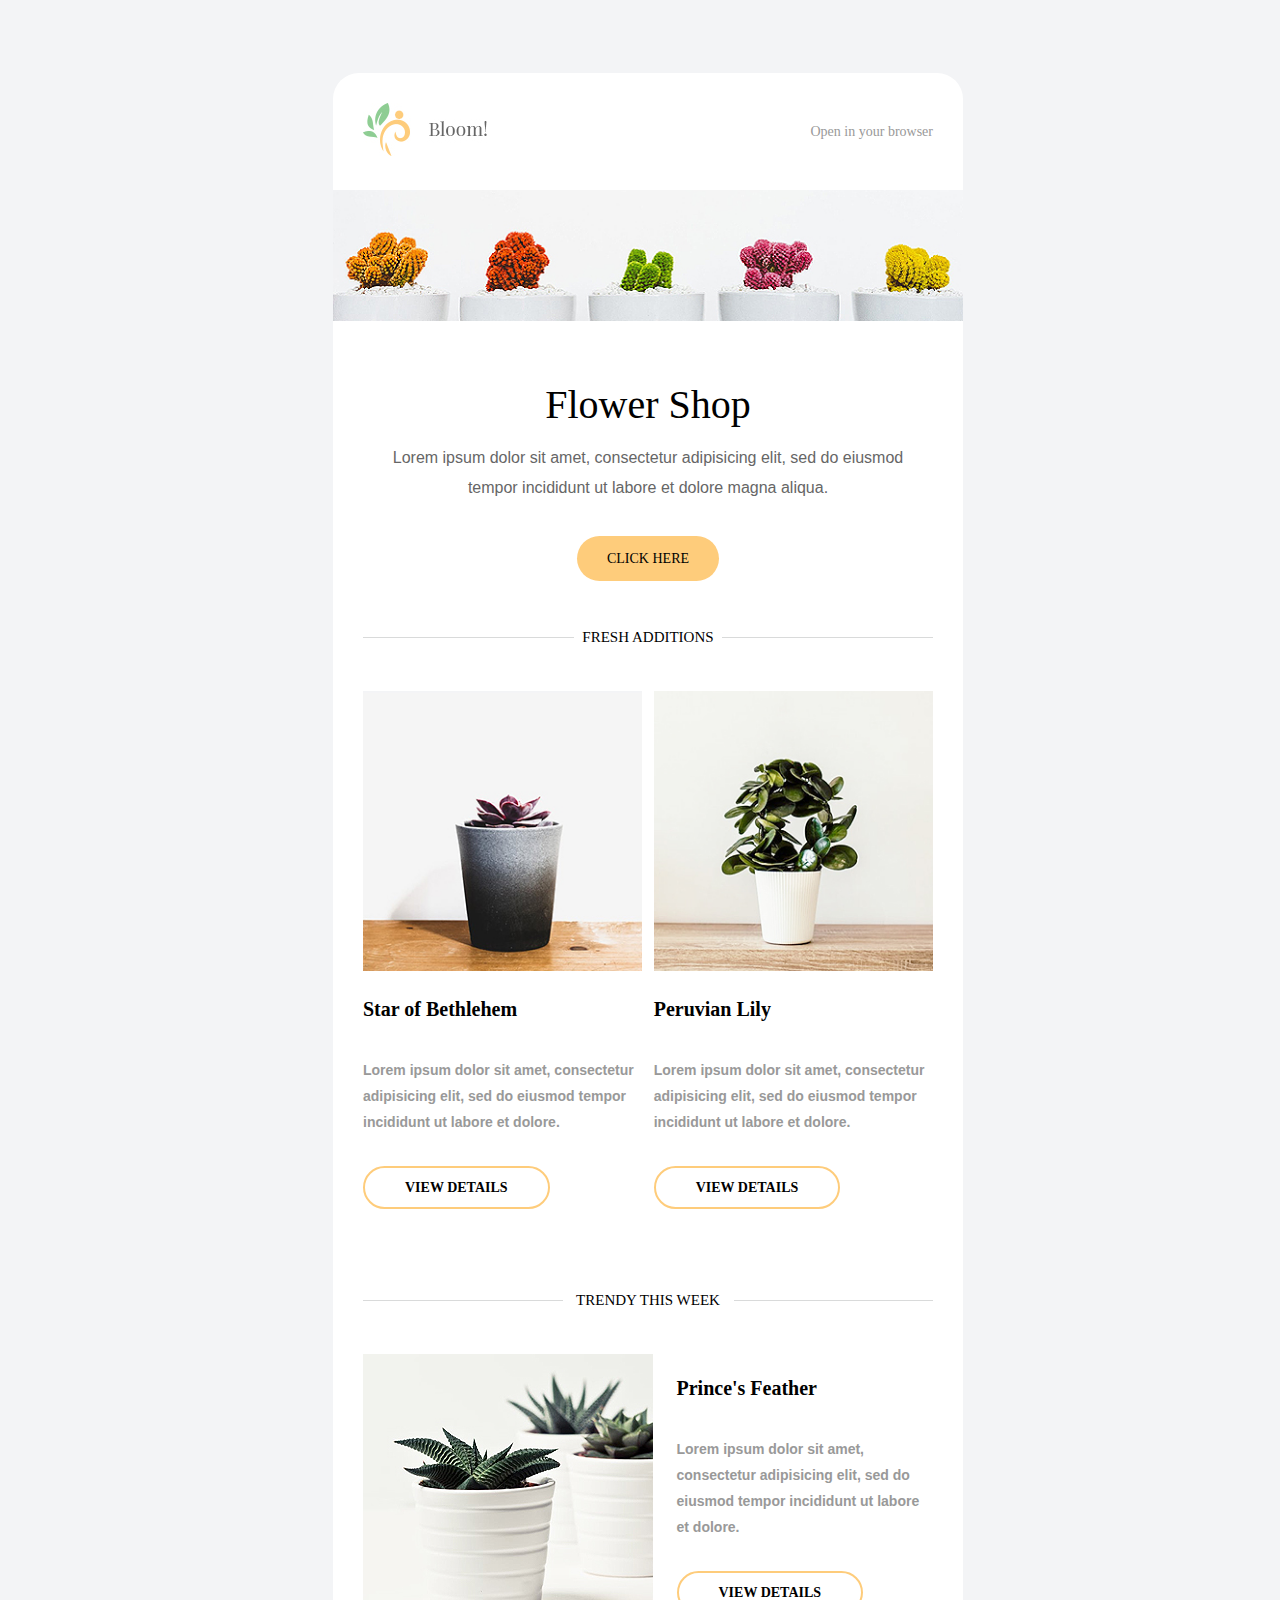
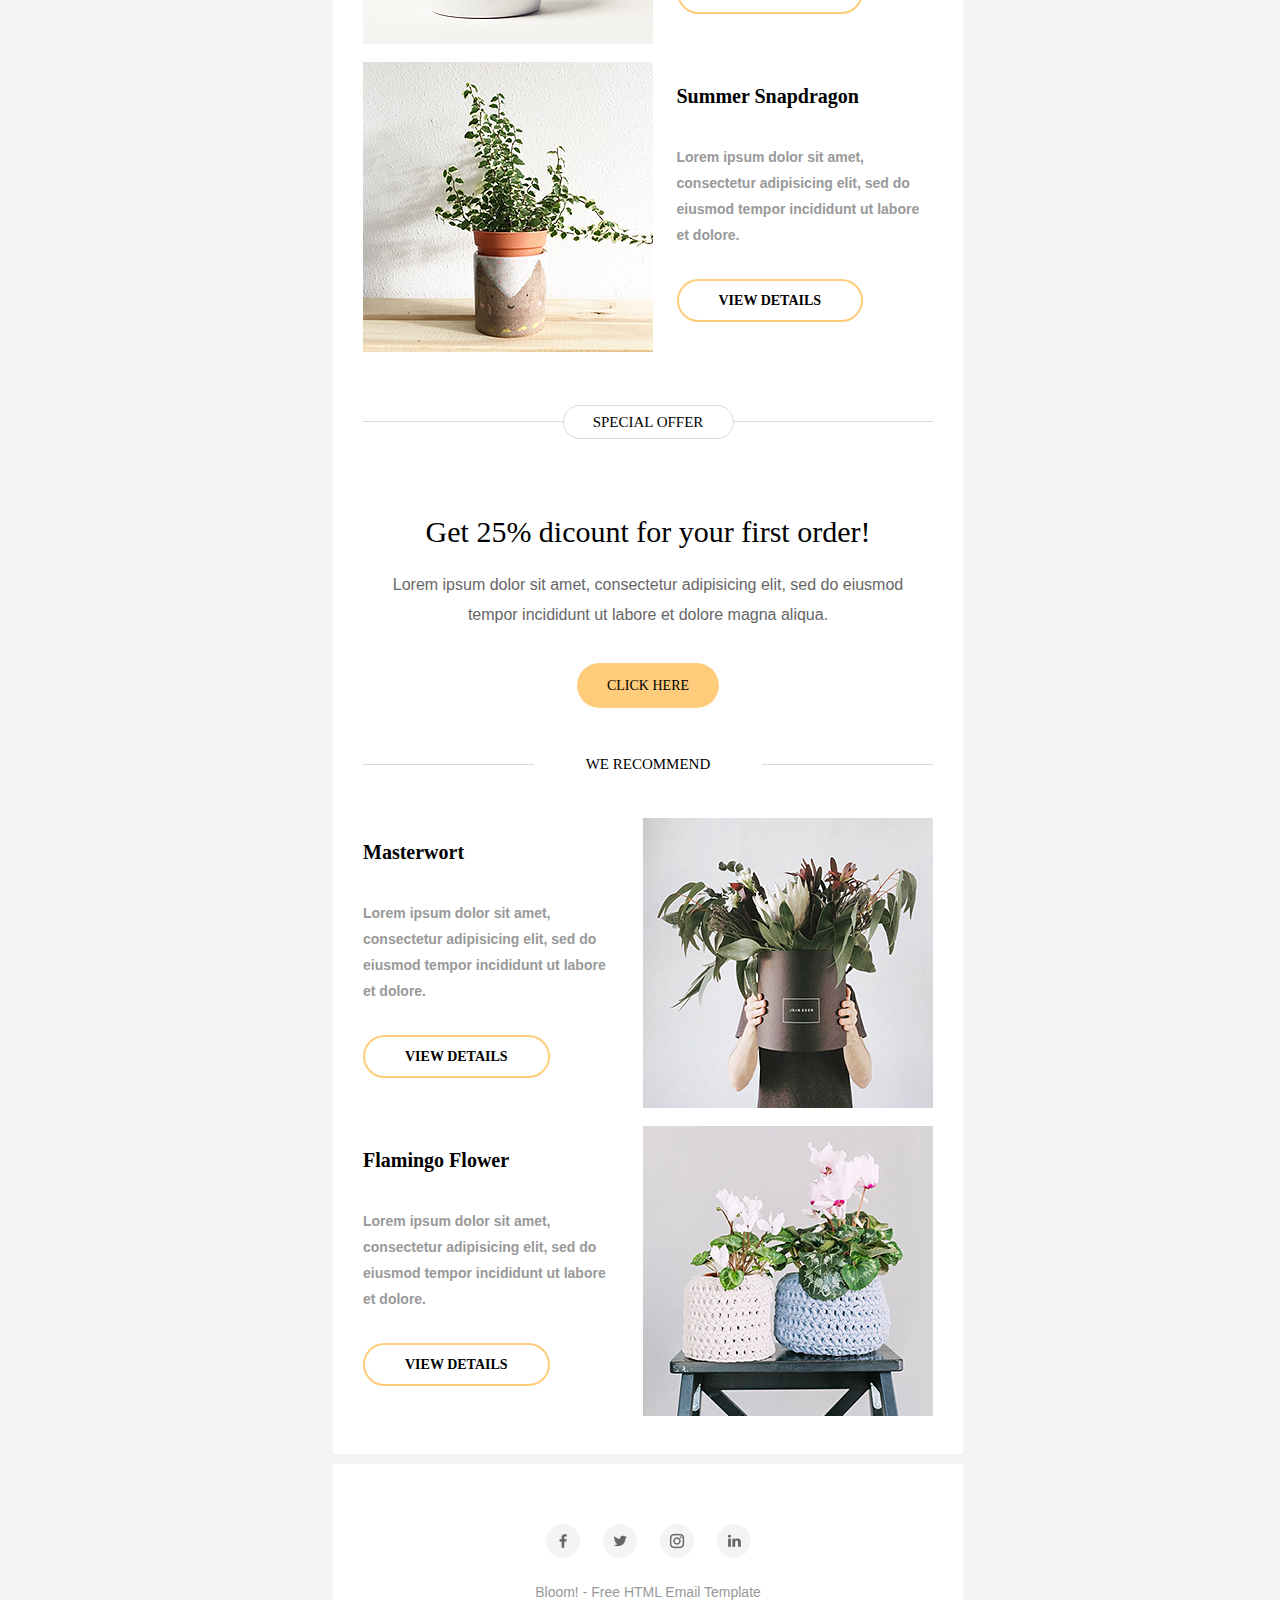
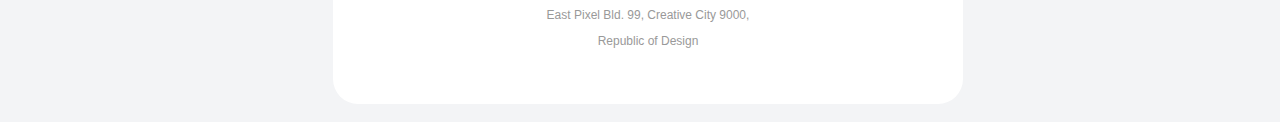
==== index-inliner.html @ 82b162fa "верстка Email-bloom" ====
<!DOCTYPE html PUBLIC "-//W3C//DTD XHTML 1.0 Strict//EN" "http://www.w3.org/TR/xhtml1/DTD/xhtml1-strict.dtd">
<html xmlns="http://www.w3.org/1999/xhtml">
<head>
    <meta charset="UTF-8">
    <title>Bloom</title></head>
<body style="background-color:#f3f4f6;font-family:'Playfair Display',Georgia,serif;font-size:14px;width:100%">
<style>@media only screen and (max-device-width: 480px), only screen and (max-width: 480px) {
    .email-bloom {
        width: 100% !important
    }

    .email-info2, .email-infoblock, .email-infoblock-end, .email-infotop {
        width: 100% !important
    }

    .email-img-flower img {
        width: 100% !important
    }

    .email-flower-info p {
        width: 100% !important
    }
}</style>
<table class="email-bloom" cellpadding="0" cellspacing="10" align="center" style="width:650px">
    <tbody>
    <tr>
        <td>
            <table class="email-table-wrap" cellpadding="0" cellspacing="0" width="100%"
                   style="padding-top:55px;width:100%">
                <tbody>
                <tr>
                    <td>
                        <table class="email-header-wrap" width="100%" bgcolor="#ffffff" cellspacing="0" cellpadding="0"
                               style="border-radius:26px 26px 0 0">
                            <tbody>
                            <tr>
                                <td class="email-header" valign="center" align="left" style="padding:30px"><a href="#"
                                                                                                              style="color:#999;text-decoration:none"><img
                                        src="img/logo.jpg" alt="logo"></a></td>
                                <td class="email-header" valign="center" align="right" style="padding:30px"><a href="#"
                                                                                                               style="color:#999;text-decoration:none">
                                    <p>Open in your browser</p></a></td>
                            </tr>
                            <tr>
                                <td class="email-img" colspan="2"><img src="img/hero.jpg" alt="types of flowers"
                                                                       style="width:100%"></td>
                                <td></td>
                            </tr>
                            </tbody>
                        </table>
                    </td>
                </tr>
                <tr>
                    <td>
                        <table width="100%" cellspacing="0" border="0" cellpadding="0" bgcolor="#ffffff">
                            <tbody>
                            <tr>
                                <td class="email-info" align="center" style="padding:40px 30px">
                                    <div class="email-headline"><h1
                                            style="font-family:'Playfair Display',Georgia,serif;font-size:40px;font-weight:400;line-height:25px">
                                        Flower Shop</h1></div>
                                    <div class="email-headinfo" style="padding-bottom:25px"><p
                                            style="color:#666;font-family:Muli,Arial,sans-serif;font-size:16px;line-height:30px;padding:0 20px">
                                        Lorem ipsum dolor sit amet, consectetur adipisicing elit, sed do eiusmod tempor
                                        incididunt ut labore et dolore magna aliqua.</p></div>
                                    <div class="email-button" style="text-align:center"><a href="#"
                                                                                           style="background-color:#fecc7b;border-radius:25px;color:#000;line-height:30px;padding:15px 30px;text-decoration:none;text-transform:uppercase">CLICK
                                        HERE</a></div>
                                </td>
                            </tr>
                            </tbody>
                        </table>
                    </td>
                </tr>
                <tr>
                    <td>
                        <table class="email-border-wrap" width="100%" cellspacing="0" border="0" cellpadding="0"
                               bgcolor="#ffffff" style="padding:0 30px">
                            <tbody>
                            <tr>
                                <td align="center" width="37%">
                                    <div class="email-border"
                                         style="background-color:#d9dada;height:1px;width:100%"></div>
                                </td>
                                <td align="center" class="email-bo-line"><p
                                        style="color:#000;font-size:15px;text-transform:uppercase">Fresh additions</p>
                                </td>
                                <td align="center" width="37%">
                                    <div class="email-border"
                                         style="background-color:#d9dada;height:1px;width:100%"></div>
                                </td>
                            </tr>
                            </tbody>
                        </table>
                    </td>
                </tr>
                <tr>
                    <td>
                        <table width="100%" cellspacing="30" border="0" cellpadding="0" bgcolor="#ffffff">
                            <tbody>
                            <tr>
                                <th>
                                    <div>
                                        <table class="email-infotop" cellspacing="0" border="0" cellpadding="0"
                                               align="left" style="width:49%">
                                            <tbody>
                                            <tr>
                                                <td class="email-top-flower"><img src="img/flower_1.jpg"
                                                                                  alt="product flower №1"
                                                                                  style="width:100%"></td>
                                            </tr>
                                            <tr>
                                                <td align="left" class="email-flower-line"
                                                    style="color:#000;font-size:20px;line-height:28px"><p>Star of
                                                    Bethlehem</p></td>
                                            </tr>
                                            <tr>
                                                <td align="left" class="email-flower-info"><p
                                                        style="color:#999;font-family:Arial,sans-serif;font-size:14px;line-height:26px">
                                                    Lorem ipsum dolor sit amet, consectetur adipisicing elit, sed do
                                                    eiusmod tempor incididunt ut labore et dolore.</p></td>
                                            </tr>
                                            <tr>
                                                <td align="left" class="email-button2" style="padding:30px 0 50px"><a
                                                        href="#"
                                                        style="background-color:#fff;border:2px solid #fecc7b;border-radius:25px;color:#000;font-size:14px;line-height:18px;padding:12px 40px;text-decoration:none;text-transform:uppercase">View
                                                    Details</a></td>
                                            </tr>
                                            </tbody>
                                        </table>
                                    </div>
                                    <div>
                                        <table class="email-infotop" cellspacing="0" border="0" cellpadding="0"
                                               align="right" style="width:49%">
                                            <tbody>
                                            <tr>
                                                <td class="email-top-flower"><img src="img/flower_2.jpg"
                                                                                  alt="product flower №2"
                                                                                  style="width:100%"></td>
                                            </tr>
                                            <tr>
                                                <td align="left" class="email-flower-line"
                                                    style="color:#000;font-size:20px;line-height:28px"><p>Peruvian
                                                    Lily</p></td>
                                            </tr>
                                            <tr>
                                                <td align="left" class="email-flower-info"><p
                                                        style="color:#999;font-family:Arial,sans-serif;font-size:14px;line-height:26px">
                                                    Lorem ipsum dolor sit amet, consectetur adipisicing elit, sed do
                                                    eiusmod tempor incididunt ut labore et dolore.</p></td>
                                            </tr>
                                            <tr>
                                                <td align="left" class="email-button2" style="padding:30px 0 50px"><a
                                                        href="#"
                                                        style="background-color:#fff;border:2px solid #fecc7b;border-radius:25px;color:#000;font-size:14px;line-height:18px;padding:12px 40px;text-decoration:none;text-transform:uppercase">View
                                                    Details</a></td>
                                            </tr>
                                            </tbody>
                                        </table>
                                    </div>
                                </th>
                            </tr>
                            </tbody>
                        </table>
                    </td>
                </tr>
                <tr>
                    <td>
                        <table class="email-border-wrap" width="100%" cellspacing="0" border="0" cellpadding="0"
                               bgcolor="#ffffff" style="padding:0 30px">
                            <tbody>
                            <tr>
                                <td align="center" width="35%">
                                    <div class="email-border"
                                         style="background-color:#d9dada;height:1px;width:100%"></div>
                                </td>
                                <td align="center" width="30%" class="email-bo-line"><p
                                        style="color:#000;font-size:15px;text-transform:uppercase">Trendy this week</p>
                                </td>
                                <td align="center" width="35%">
                                    <div class="email-border"
                                         style="background-color:#d9dada;height:1px;width:100%"></div>
                                </td>
                            </tr>
                            </tbody>
                        </table>
                    </td>
                </tr>
                <tr>
                    <td>
                        <table width="100%" cellspacing="20" border="0" cellpadding="0" bgcolor="#ffffff">
                            <tbody>
                            <tr>
                                <td>
                                    <table width="100%" cellspacing="10" border="0" cellpadding="0">
                                        <tbody>
                                        <tr>
                                            <th>
                                                <div>
                                                    <table align="left" class="email-infoblock" cellspacing="0"
                                                           border="0" cellpadding="0" style="width:45%">
                                                        <tbody>
                                                        <tr>
                                                            <td class="email-img-flower"><img src="img/flower_3.jpg"
                                                                                              alt="product flower №3">
                                                            </td>
                                                        </tr>
                                                        </tbody>
                                                    </table>
                                                </div>
                                                <div>
                                                    <table align="right" class="email-infoblock" cellspacing="0"
                                                           border="0" cellpadding="0" style="width:45%">
                                                        <tbody>
                                                        <tr>
                                                            <td class="email-flower-line" align="left"
                                                                style="color:#000;font-size:20px;line-height:28px"><p>
                                                                Prince's Feather</p></td>
                                                        </tr>
                                                        <tr>
                                                            <td class="email-flower-info" align="left"><p
                                                                    style="color:#999;font-family:Arial,sans-serif;font-size:14px;line-height:26px">
                                                                Lorem ipsum dolor sit amet, consectetur adipisicing
                                                                elit, sed do eiusmod tempor incididunt ut labore et
                                                                dolore.</p></td>
                                                        </tr>
                                                        <tr>
                                                            <td align="left" class="email-button2"
                                                                style="padding:30px 0 50px"><a href="#"
                                                                                               style="background-color:#fff;border:2px solid #fecc7b;border-radius:25px;color:#000;font-size:14px;line-height:18px;padding:12px 40px;text-decoration:none;text-transform:uppercase">View
                                                                Details</a></td>
                                                        </tr>
                                                        </tbody>
                                                    </table>
                                                </div>
                                            </th>
                                        </tr>
                                        <tr>
                                            <th>
                                                <div>
                                                    <table align="left" class="email-infoblock" cellspacing="0"
                                                           border="0" cellpadding="0" style="width:45%">
                                                        <tbody>
                                                        <tr>
                                                            <td class="email-img-flower"><img src="img/flower_4.jpg"
                                                                                              alt="product flower №4">
                                                            </td>
                                                        </tr>
                                                        </tbody>
                                                    </table>
                                                </div>
                                                <div>
                                                    <table align="right" class="email-infoblock" cellspacing="0"
                                                           border="0" cellpadding="0" style="width:45%">
                                                        <tbody>
                                                        <tr>
                                                            <td class="email-flower-line" align="left"
                                                                style="color:#000;font-size:20px;line-height:28px"><p>
                                                                Summer Snapdragon</p></td>
                                                        </tr>
                                                        <tr>
                                                            <td class="email-flower-info" align="left"><p
                                                                    style="color:#999;font-family:Arial,sans-serif;font-size:14px;line-height:26px">
                                                                Lorem ipsum dolor sit amet, consectetur adipisicing
                                                                elit, sed do eiusmod tempor incididunt ut labore et
                                                                dolore.</p></td>
                                                        </tr>
                                                        <tr>
                                                            <td align="left" class="email-button2"
                                                                style="padding:30px 0 50px"><a href="#"
                                                                                               style="background-color:#fff;border:2px solid #fecc7b;border-radius:25px;color:#000;font-size:14px;line-height:18px;padding:12px 40px;text-decoration:none;text-transform:uppercase">View
                                                                Details</a></td>
                                                        </tr>
                                                        </tbody>
                                                    </table>
                                                </div>
                                            </th>
                                        </tr>
                                        </tbody>
                                    </table>
                                </td>
                            </tr>
                            </tbody>
                        </table>
                    </td>
                </tr>
                <tr>
                    <td>
                        <table class="email-border-wrap" width="100%" cellspacing="0" border="0" cellpadding="0"
                               bgcolor="#ffffff" style="padding:0 30px">
                            <tbody>
                            <tr>
                                <td align="center" width="35%">
                                    <div class="email-border"
                                         style="background-color:#d9dada;height:1px;width:100%"></div>
                                </td>
                                <td align="center" width="30%" class="email-bo-line2"><p
                                        style="border:1px solid #d9dada;border-radius:20px;color:#000;font-size:15px;line-height:22px;padding:5px;text-transform:uppercase">
                                    SPECIAL OFFER</p></td>
                                <td align="center" width="35%">
                                    <div class="email-border"
                                         style="background-color:#d9dada;height:1px;width:100%"></div>
                                </td>
                            </tr>
                            </tbody>
                        </table>
                    </td>
                </tr>
                <tr>
                    <td>
                        <table width="100%" cellspacing="0" border="0" cellpadding="0" bgcolor="#ffffff">
                            <tbody>
                            <tr>
                                <td class="email-info" align="center" style="padding:40px 30px">
                                    <div class="email-headline2"><h1
                                            style="font-family:'Playfair Display',Georgia,serif;font-size:30px;font-weight:400;line-height:36px">
                                        Get 25% dicount for your first order!</h1></div>
                                    <div class="email-headinfo" style="padding-bottom:25px"><p
                                            style="color:#666;font-family:Muli,Arial,sans-serif;font-size:16px;line-height:30px;padding:0 20px">
                                        Lorem ipsum dolor sit amet, consectetur adipisicing elit, sed do eiusmod tempor
                                        incididunt ut labore et dolore magna aliqua.</p></div>
                                    <div class="email-button" style="text-align:center"><a href="#"
                                                                                           style="background-color:#fecc7b;border-radius:25px;color:#000;line-height:30px;padding:15px 30px;text-decoration:none;text-transform:uppercase">CLICK
                                        HERE</a></div>
                                </td>
                            </tr>
                            </tbody>
                        </table>
                    </td>
                </tr>
                <tr>
                    <td>
                        <table class="email-border-wrap" width="100%" cellspacing="0" border="0" cellpadding="0"
                               bgcolor="#ffffff" style="padding:0 30px">
                            <tbody>
                            <tr>
                                <td align="center" width="30%">
                                    <div class="email-border"
                                         style="background-color:#d9dada;height:1px;width:100%"></div>
                                </td>
                                <td align="center" width="40%" class="email-bo-line"><p
                                        style="color:#000;font-size:15px;text-transform:uppercase">We Recommend</p></td>
                                <td align="center" width="30%">
                                    <div class="email-border"
                                         style="background-color:#d9dada;height:1px;width:100%"></div>
                                </td>
                            </tr>
                            </tbody>
                        </table>
                    </td>
                </tr>
                <tr>
                    <td>
                        <table width="100%" cellspacing="20" border="0" cellpadding="0" bgcolor="#ffffff">
                            <tbody>
                            <tr>
                                <td>
                                    <table width="100%" cellspacing="10" border="0" cellpadding="0">
                                        <tbody>
                                        <tr>
                                            <th>
                                                <div>
                                                    <table class="email-infoblock-end" cellspacing="0" border="0"
                                                           cellpadding="0" style="float:right;width:45%">
                                                        <tbody>
                                                        <tr>
                                                            <td class="email-img-flower"><img src="img/flower_5.jpg"
                                                                                              alt="product flower №5">
                                                            </td>
                                                        </tr>
                                                        </tbody>
                                                    </table>
                                                </div>
                                                <div>
                                                    <table width="100%" class="email-infoblock" cellspacing="0"
                                                           border="0" cellpadding="0" style="width:45%">
                                                        <tbody>
                                                        <tr>
                                                            <td class="email-flower-line" align="left"
                                                                style="color:#000;font-size:20px;line-height:28px"><p>
                                                                Masterwort</p></td>
                                                        </tr>
                                                        <tr>
                                                            <td class="email-flower-info" align="left"><p
                                                                    style="color:#999;font-family:Arial,sans-serif;font-size:14px;line-height:26px">
                                                                Lorem ipsum dolor sit amet, consectetur adipisicing
                                                                elit, sed do eiusmod tempor incididunt ut labore et
                                                                dolore.</p></td>
                                                        </tr>
                                                        <tr>
                                                            <td align="left" class="email-button2"
                                                                style="padding:30px 0 50px"><a href="#"
                                                                                               style="background-color:#fff;border:2px solid #fecc7b;border-radius:25px;color:#000;font-size:14px;line-height:18px;padding:12px 40px;text-decoration:none;text-transform:uppercase">View
                                                                Details</a></td>
                                                        </tr>
                                                        </tbody>
                                                    </table>
                                                </div>
                                            </th>
                                        </tr>
                                        <tr>
                                            <th>
                                                <div>
                                                    <table class="email-infoblock-end" cellspacing="0" border="0"
                                                           cellpadding="0" style="float:right;width:45%">
                                                        <tbody>
                                                        <tr>
                                                            <td class="email-img-flower"><img src="img/flower_6.jpg"
                                                                                              alt="product flower №6">
                                                            </td>
                                                        </tr>
                                                        </tbody>
                                                    </table>
                                                </div>
                                                <div>
                                                    <table class="email-infoblock" cellspacing="0" border="0"
                                                           cellpadding="0" style="width:45%">
                                                        <tbody>
                                                        <tr>
                                                            <td class="email-flower-line" align="left"
                                                                style="color:#000;font-size:20px;line-height:28px"><p>
                                                                Flamingo Flower</p></td>
                                                        </tr>
                                                        <tr>
                                                            <td class="email-flower-info" align="left"><p
                                                                    style="color:#999;font-family:Arial,sans-serif;font-size:14px;line-height:26px">
                                                                Lorem ipsum dolor sit amet, consectetur adipisicing
                                                                elit, sed do eiusmod tempor incididunt ut labore et
                                                                dolore.</p></td>
                                                        </tr>
                                                        <tr>
                                                            <td align="left" class="email-button2"
                                                                style="padding:30px 0 50px"><a href="#"
                                                                                               style="background-color:#fff;border:2px solid #fecc7b;border-radius:25px;color:#000;font-size:14px;line-height:18px;padding:12px 40px;text-decoration:none;text-transform:uppercase">View
                                                                Details</a></td>
                                                        </tr>
                                                        </tbody>
                                                    </table>
                                                </div>
                                            </th>
                                        </tr>
                                        </tbody>
                                    </table>
                                </td>
                            </tr>
                            </tbody>
                        </table>
                    </td>
                </tr>
                </tbody>
            </table>
        </td>
    </tr>
    <tr>
        <td>
            <table class="email-footer" width="100%" cellspacing="0" border="0" cellpadding="0" bgcolor="#ffffff"
                   style="border-radius:0 0 25px 25px;padding:50px 30px">
                <tbody>
                <tr>
                    <td>
                        <table align="center" width="40%" cellspacing="0" border="0" cellpadding="10">
                            <tbody>
                            <tr>
                                <td align="center"><a href="#"><img src="img/facebook.jpg" alt="facebook-social"></a>
                                </td>
                                <td align="center"><a href="#"><img src="img/twitter.jpg" alt="twitter-social"></a></td>
                                <td align="center"><a href="#"><img src="img/instagram.jpg" alt="instagram-social"></a>
                                </td>
                                <td align="center"><a href="#"><img src="img/linkedin.jpg" alt="linkedin-social"></a>
                                </td>
                            </tr>
                            </tbody>
                        </table>
                    </td>
                </tr>
                <tr>
                    <td align="center" class="footer-headline" style="padding-top:10px"><p
                            style="color:#999;font-family:Muli,Arial,sans-serif;font-size:14px;line-height:20px;margin:0">
                        Bloom! - Free HTML Email Template</p></td>
                </tr>
                <tr>
                    <td align="center" class="footer-headline2"><p
                            style="color:#999;font-family:Muli,Arial,sans-serif;font-size:12px;line-height:26px;margin:0">
                        East Pixel Bld. 99, Creative City 9000,</p></td>
                </tr>
                <tr>
                    <td align="center" class="footer-headline2"><p
                            style="color:#999;font-family:Muli,Arial,sans-serif;font-size:12px;line-height:26px;margin:0">
                        Republic of Design</p></td>
                </tr>
                </tbody>
            </table>
        </td>
    </tr>
    </tbody>
</table>
</body>
</html>
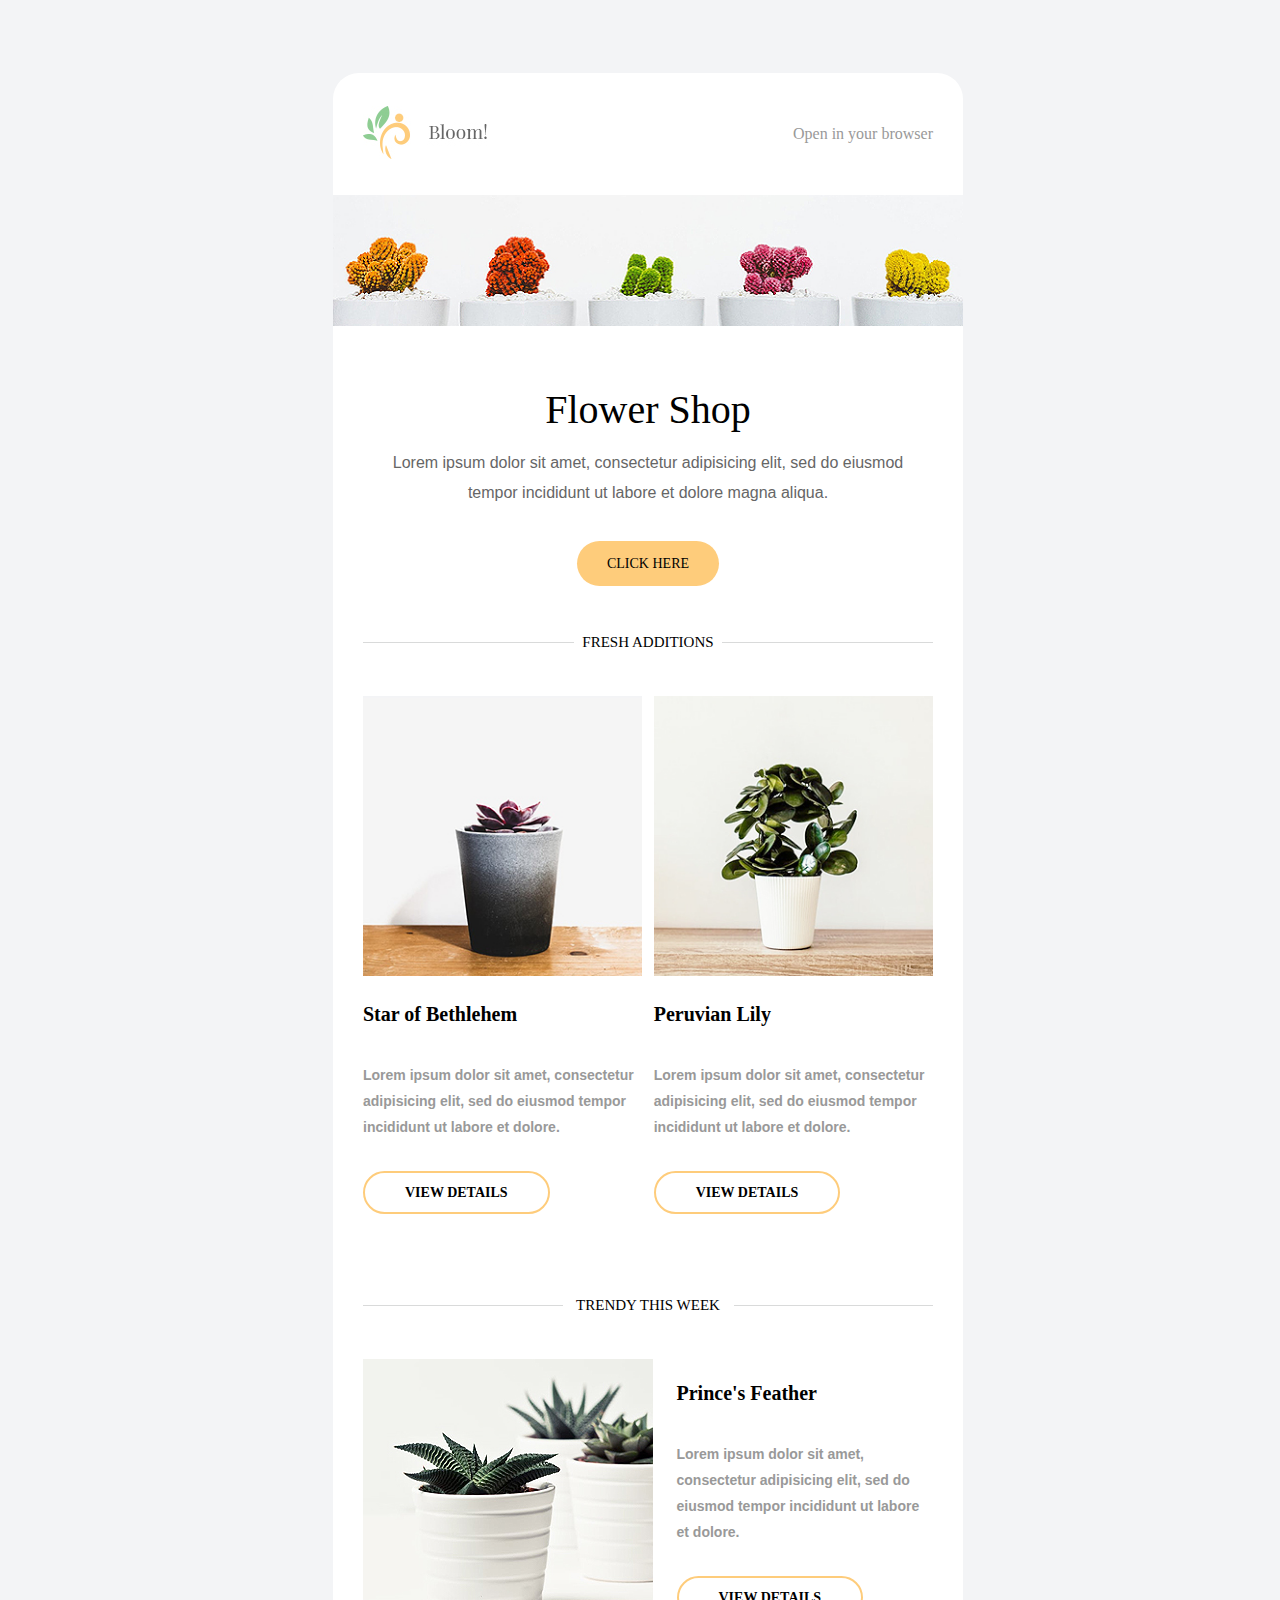
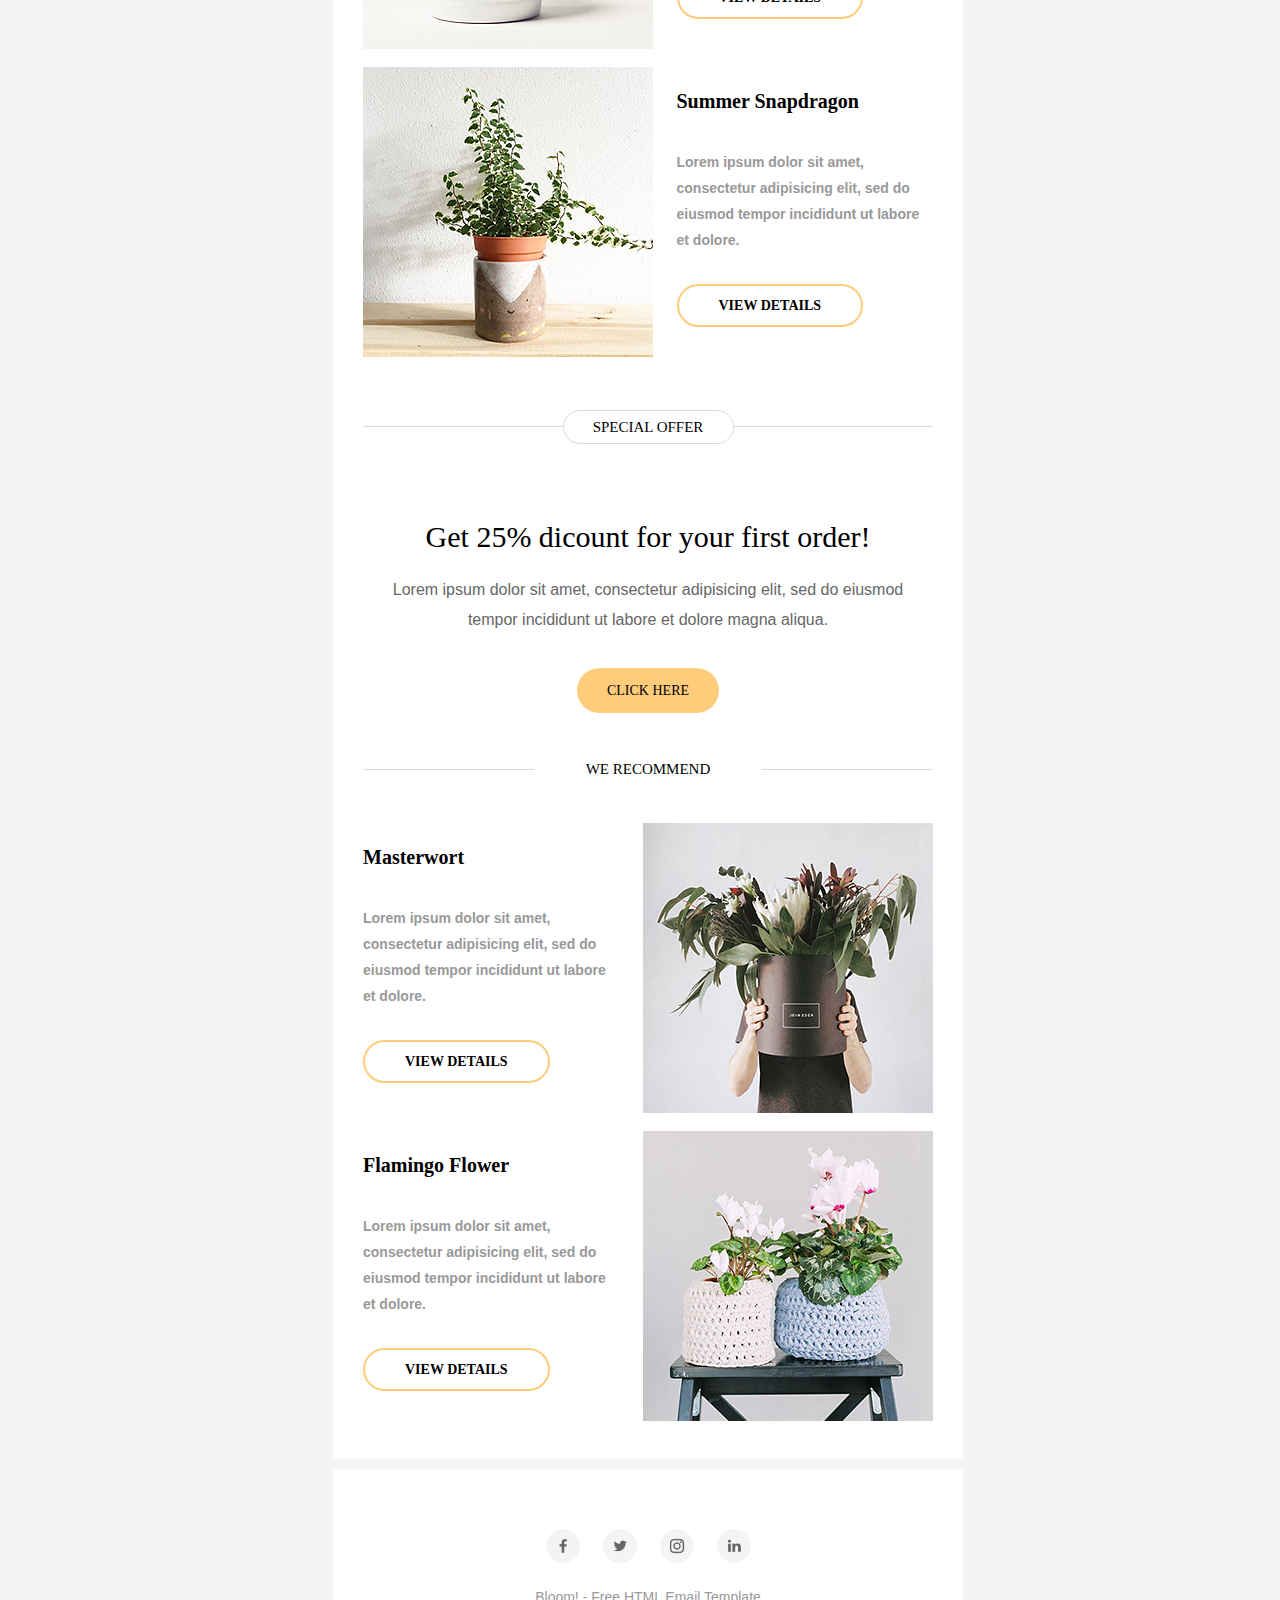
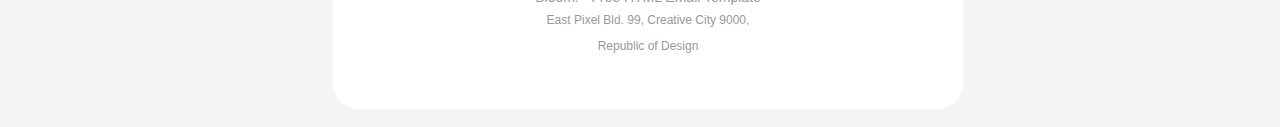
==== commit 405f6412: "правка ошибок адаптива" ====
--- a/index-inliner.html
+++ b/index-inliner.html
@@ -4,7 +4,7 @@
     <meta charset="UTF-8">
     <title>Bloom</title></head>
 <body style="background-color:#f3f4f6;font-family:'Playfair Display',Georgia,serif;font-size:14px;width:100%">
-<style>@media only screen and (max-device-width: 480px), only screen and (max-width: 480px) {
+<style>@media only screen and (max-device-width: 480px) {
     .email-bloom {
         width: 100% !important
     }
@@ -13,12 +13,77 @@
         width: 100% !important
     }
 
+    .logo {
+        padding: 20px !important;
+        width: 300px !important
+    }
+
+    .email-header a p {
+        font-size: 30px !important;
+        line-height: 40px !important
+    }
+
     .email-img-flower img {
         width: 100% !important
     }
 
+    .email-flower-line {
+        font-size: 36px !important;
+        line-height: 32px !important
+    }
+
     .email-flower-info p {
+        font-size: 16px !important;
+        line-height: 45px !important;
         width: 100% !important
+    }
+
+    .email-button {
+        padding: 50px 0 !important
+    }
+
+    .email-button a {
+        padding: 20px 35px !important
+    }
+
+    .email-bo-line p, .email-bo-line2 p {
+        line-height: 45px !important;
+        font-size: 34px !important
+    }
+
+    .email-button2 {
+        padding: 30px 0 70px !important
+    }
+
+    .email-button2 a {
+        padding: 20px 50px !important
+    }
+
+    .email-footer {
+        padding: 70px 30px !important
+    }
+
+    .email-social {
+        width: 50% !important
+    }
+
+    .email-social-wrap {
+        width: 55px !important;
+        height: 55px !important
+    }
+
+    .email-social-wrap img {
+        width: 100% !important
+    }
+
+    .footer-headline p {
+        font-size: 30px !important;
+        line-height: 50px !important
+    }
+
+    .footer-headline2 p {
+        font-size: 25px !important;
+        line-height: 35px !important
     }
 }</style>
 <table class="email-bloom" cellpadding="0" cellspacing="10" align="center" style="width:650px">
@@ -36,10 +101,10 @@
                             <tr>
                                 <td class="email-header" valign="center" align="left" style="padding:30px"><a href="#"
                                                                                                               style="color:#999;text-decoration:none"><img
-                                        src="img/logo.jpg" alt="logo"></a></td>
+                                        src="img/logo.jpg" alt="logo" class="logo"></a></td>
                                 <td class="email-header" valign="center" align="right" style="padding:30px"><a href="#"
                                                                                                                style="color:#999;text-decoration:none">
-                                    <p>Open in your browser</p></a></td>
+                                    <p style="font-size:16px;line-height:30px">Open in your browser</p></a></td>
                             </tr>
                             <tr>
                                 <td class="email-img" colspan="2"><img src="img/hero.jpg" alt="types of flowers"
@@ -96,69 +161,79 @@
                 </tr>
                 <tr>
                     <td>
-                        <table width="100%" cellspacing="30" border="0" cellpadding="0" bgcolor="#ffffff">
-                            <tbody>
-                            <tr>
-                                <th>
-                                    <div>
-                                        <table class="email-infotop" cellspacing="0" border="0" cellpadding="0"
-                                               align="left" style="width:49%">
-                                            <tbody>
-                                            <tr>
-                                                <td class="email-top-flower"><img src="img/flower_1.jpg"
-                                                                                  alt="product flower №1"
-                                                                                  style="width:100%"></td>
-                                            </tr>
-                                            <tr>
-                                                <td align="left" class="email-flower-line"
-                                                    style="color:#000;font-size:20px;line-height:28px"><p>Star of
-                                                    Bethlehem</p></td>
-                                            </tr>
-                                            <tr>
-                                                <td align="left" class="email-flower-info"><p
-                                                        style="color:#999;font-family:Arial,sans-serif;font-size:14px;line-height:26px">
-                                                    Lorem ipsum dolor sit amet, consectetur adipisicing elit, sed do
-                                                    eiusmod tempor incididunt ut labore et dolore.</p></td>
-                                            </tr>
-                                            <tr>
-                                                <td align="left" class="email-button2" style="padding:30px 0 50px"><a
-                                                        href="#"
-                                                        style="background-color:#fff;border:2px solid #fecc7b;border-radius:25px;color:#000;font-size:14px;line-height:18px;padding:12px 40px;text-decoration:none;text-transform:uppercase">View
-                                                    Details</a></td>
-                                            </tr>
-                                            </tbody>
-                                        </table>
-                                    </div>
-                                    <div>
-                                        <table class="email-infotop" cellspacing="0" border="0" cellpadding="0"
-                                               align="right" style="width:49%">
-                                            <tbody>
-                                            <tr>
-                                                <td class="email-top-flower"><img src="img/flower_2.jpg"
-                                                                                  alt="product flower №2"
-                                                                                  style="width:100%"></td>
-                                            </tr>
-                                            <tr>
-                                                <td align="left" class="email-flower-line"
-                                                    style="color:#000;font-size:20px;line-height:28px"><p>Peruvian
-                                                    Lily</p></td>
-                                            </tr>
-                                            <tr>
-                                                <td align="left" class="email-flower-info"><p
-                                                        style="color:#999;font-family:Arial,sans-serif;font-size:14px;line-height:26px">
-                                                    Lorem ipsum dolor sit amet, consectetur adipisicing elit, sed do
-                                                    eiusmod tempor incididunt ut labore et dolore.</p></td>
-                                            </tr>
-                                            <tr>
-                                                <td align="left" class="email-button2" style="padding:30px 0 50px"><a
-                                                        href="#"
-                                                        style="background-color:#fff;border:2px solid #fecc7b;border-radius:25px;color:#000;font-size:14px;line-height:18px;padding:12px 40px;text-decoration:none;text-transform:uppercase">View
-                                                    Details</a></td>
-                                            </tr>
-                                            </tbody>
-                                        </table>
-                                    </div>
-                                </th>
+                        <table width="100%" cellspacing="20" border="0" cellpadding="0" bgcolor="#ffffff">
+                            <tbody>
+                            <tr>
+                                <td>
+                                    <table width="100%" cellspacing="10" border="0" cellpadding="0">
+                                        <tbody>
+                                        <tr>
+                                            <th>
+                                                <div>
+                                                    <table class="email-infotop" cellspacing="0" border="0"
+                                                           cellpadding="0" align="left" style="width:49%">
+                                                        <tbody>
+                                                        <tr>
+                                                            <td class="email-top-flower"><img src="img/flower_1.jpg"
+                                                                                              alt="product flower №1"
+                                                                                              style="width:100%"></td>
+                                                        </tr>
+                                                        <tr>
+                                                            <td class="email-flower-line" align="left"
+                                                                style="color:#000;font-size:20px;line-height:28px"><p>
+                                                                Star of Bethlehem</p></td>
+                                                        </tr>
+                                                        <tr>
+                                                            <td class="email-flower-info" align="left"><p
+                                                                    style="color:#999;font-family:Arial,sans-serif;font-size:14px;line-height:26px">
+                                                                Lorem ipsum dolor sit amet, consectetur adipisicing
+                                                                elit, sed do eiusmod tempor incididunt ut labore et
+                                                                dolore.</p></td>
+                                                        </tr>
+                                                        <tr>
+                                                            <td align="left" class="email-button2"
+                                                                style="padding:30px 0 50px"><a href="#"
+                                                                                               style="background-color:#fff;border:2px solid #fecc7b;border-radius:25px;color:#000;font-size:14px;line-height:18px;padding:12px 40px;text-decoration:none;text-transform:uppercase">View
+                                                                Details</a></td>
+                                                        </tr>
+                                                        </tbody>
+                                                    </table>
+                                                </div>
+                                                <div>
+                                                    <table class="email-infotop" cellspacing="0" border="0"
+                                                           cellpadding="0" align="right" style="width:49%">
+                                                        <tbody>
+                                                        <tr>
+                                                            <td class="email-top-flower"><img src="img/flower_2.jpg"
+                                                                                              alt="product flower №2"
+                                                                                              style="width:100%"></td>
+                                                        </tr>
+                                                        <tr>
+                                                            <td class="email-flower-line" align="left"
+                                                                style="color:#000;font-size:20px;line-height:28px"><p>
+                                                                Peruvian Lily</p></td>
+                                                        </tr>
+                                                        <tr>
+                                                            <td class="email-flower-info" align="left"><p
+                                                                    style="color:#999;font-family:Arial,sans-serif;font-size:14px;line-height:26px">
+                                                                Lorem ipsum dolor sit amet, consectetur adipisicing
+                                                                elit, sed do eiusmod tempor incididunt ut labore et
+                                                                dolore.</p></td>
+                                                        </tr>
+                                                        <tr>
+                                                            <td align="left" class="email-button2"
+                                                                style="padding:30px 0 50px"><a href="#"
+                                                                                               style="background-color:#fff;border:2px solid #fecc7b;border-radius:25px;color:#000;font-size:14px;line-height:18px;padding:12px 40px;text-decoration:none;text-transform:uppercase">View
+                                                                Details</a></td>
+                                                        </tr>
+                                                        </tbody>
+                                                    </table>
+                                                </div>
+                                            </th>
+                                        </tr>
+                                        </tbody>
+                                    </table>
+                                </td>
                             </tr>
                             </tbody>
                         </table>
@@ -458,15 +533,21 @@
                 <tbody>
                 <tr>
                     <td>
-                        <table align="center" width="40%" cellspacing="0" border="0" cellpadding="10">
-                            <tbody>
-                            <tr>
-                                <td align="center"><a href="#"><img src="img/facebook.jpg" alt="facebook-social"></a>
-                                </td>
-                                <td align="center"><a href="#"><img src="img/twitter.jpg" alt="twitter-social"></a></td>
-                                <td align="center"><a href="#"><img src="img/instagram.jpg" alt="instagram-social"></a>
-                                </td>
-                                <td align="center"><a href="#"><img src="img/linkedin.jpg" alt="linkedin-social"></a>
+                        <table class="email-social" align="center" cellspacing="0" border="0" cellpadding="10"
+                               style="width:40%">
+                            <tbody>
+                            <tr>
+                                <td align="center"><a href="#" class="email-social-wrap"><img src="img/facebook.jpg"
+                                                                                              alt="facebook-social"></a>
+                                </td>
+                                <td align="center"><a href="#" class="email-social-wrap"><img src="img/twitter.jpg"
+                                                                                              alt="twitter-social"></a>
+                                </td>
+                                <td align="center"><a href="#" class="email-social-wrap"><img src="img/instagram.jpg"
+                                                                                              alt="instagram-social"></a>
+                                </td>
+                                <td align="center"><a href="#" class="email-social-wrap"><img src="img/linkedin.jpg"
+                                                                                              alt="linkedin-social"></a>
                                 </td>
                             </tr>
                             </tbody>
